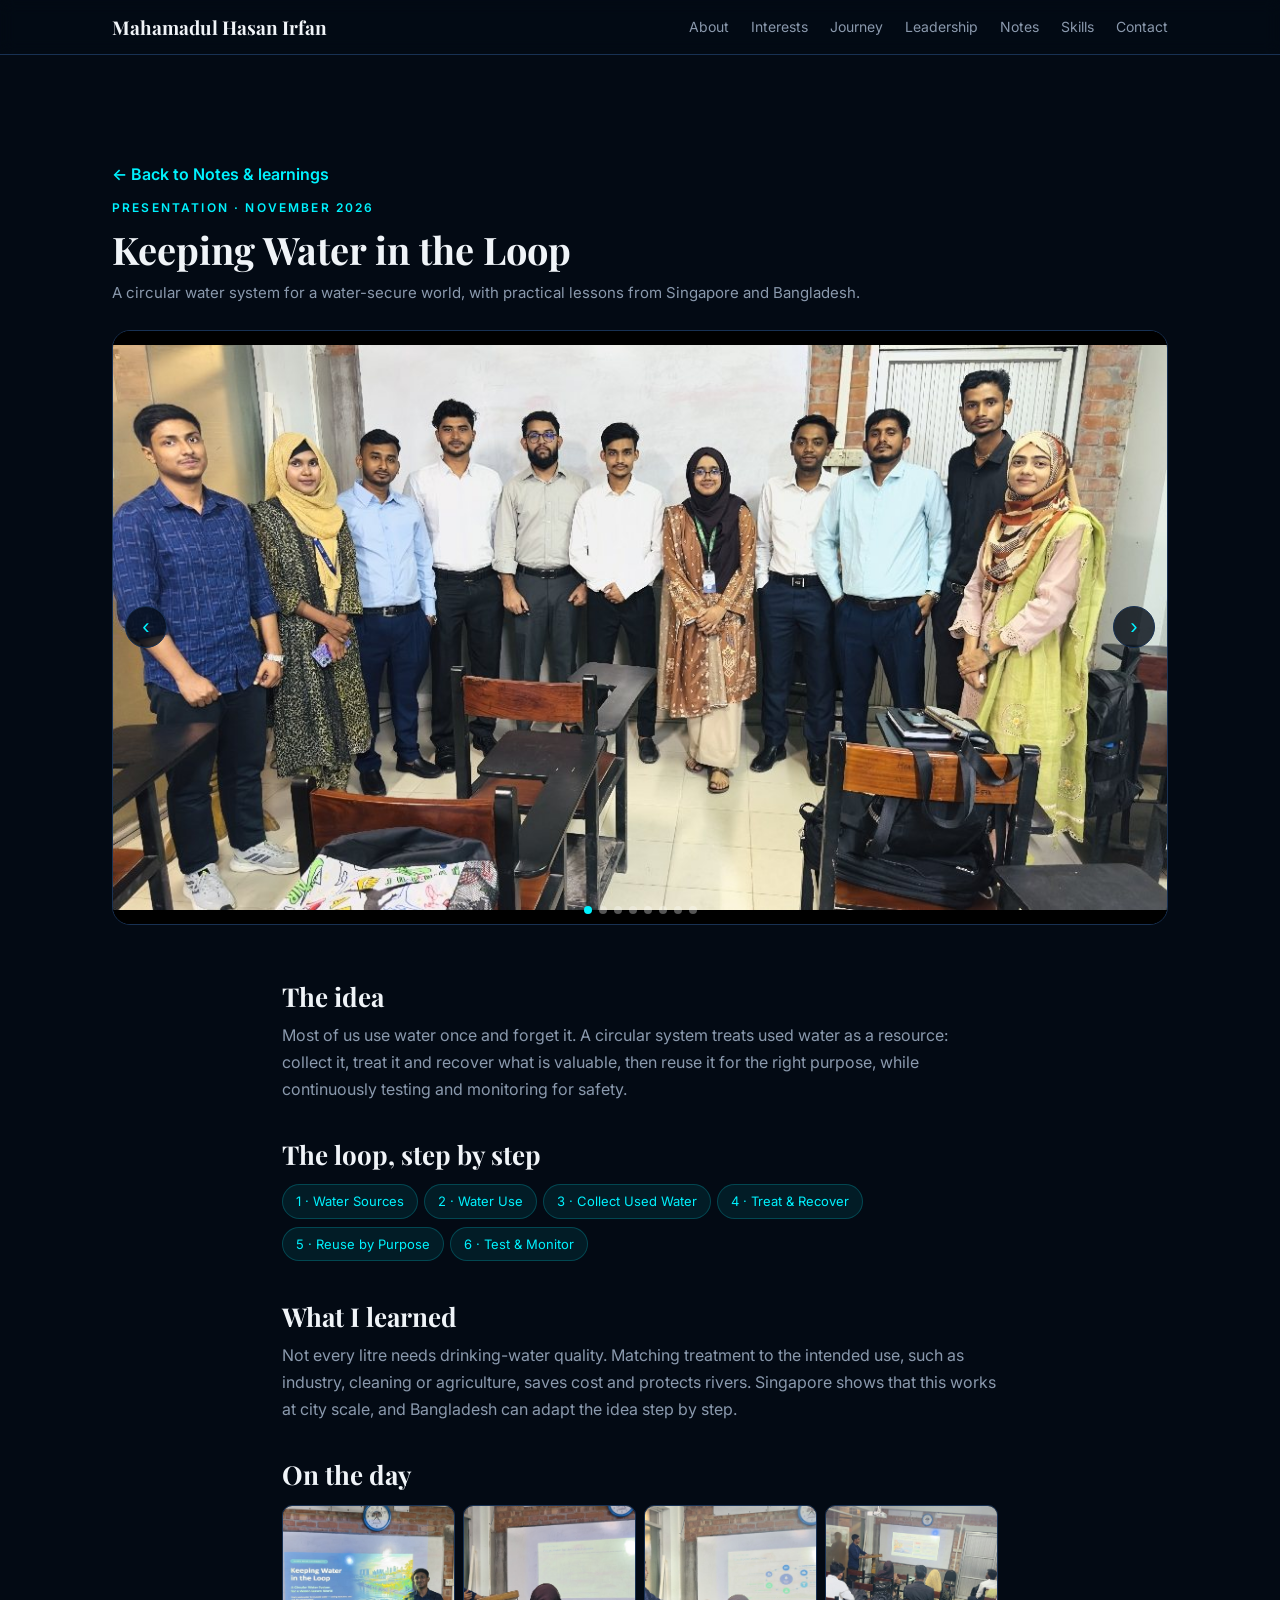
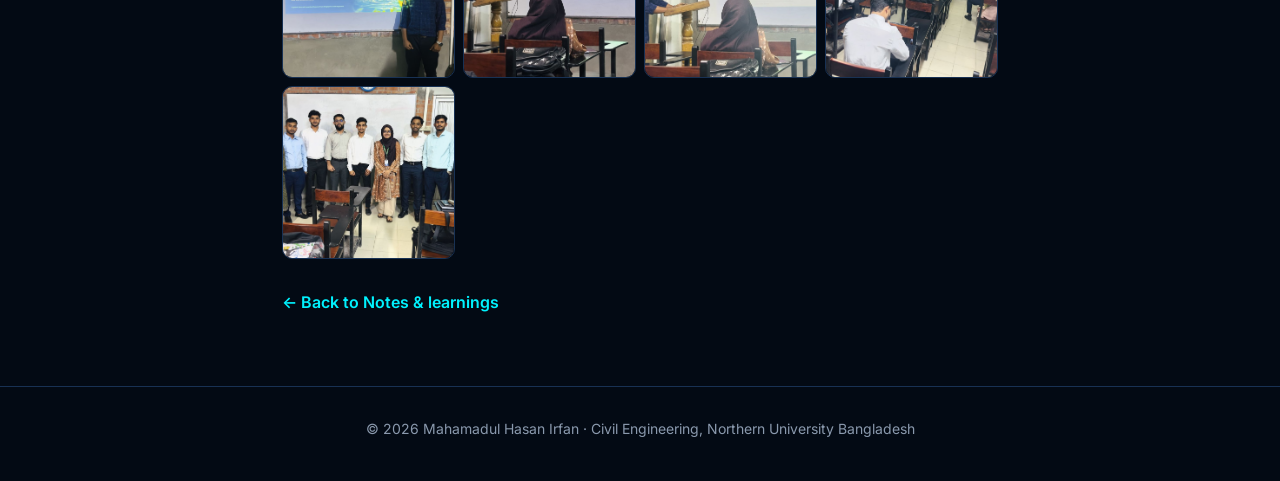
==== water-loop.html @ 1a3c603a "Add files via upload" ====
<!DOCTYPE html><html lang="en"><head><meta charset="utf-8"><meta name="viewport" content="width=device-width, initial-scale=1, viewport-fit=cover"><link rel="icon" href="data:image/svg+xml,%3Csvg xmlns=%27http://www.w3.org/2000/svg%27 viewBox=%270 0 100 100%27%3E%3Ctext y=%27.9em%27 font-size=%2790%27%3E🏗️%3C/text%3E%3C/svg%3E"><link rel="preconnect" href="https://fonts.googleapis.com"><link rel="preconnect" href="https://fonts.gstatic.com" crossorigin><link href="https://fonts.googleapis.com/css2?family=Inter:wght@400;500;600&family=Playfair+Display:wght@600;700&display=swap" rel="stylesheet"><script>document.documentElement.classList.add("js")</script><link rel="stylesheet" href="style.css">
<title>Keeping Water in the Loop | Mahamadul Hasan Irfan</title>
<meta name="description" content="A presentation by Mahamadul Hasan Irfan on a circular water system for a water-secure world, with lessons from Singapore and Bangladesh."></head><body>
<header><nav><a class="logo" href="index.html#top">Mahamadul Hasan Irfan</a><div><a href="index.html#about">About</a><a href="index.html#interests">Interests</a><a href="index.html#journey">Journey</a><a href="index.html#leadership">Leadership</a><a href="index.html#blog">Notes</a><a href="index.html#skills">Skills</a><a href="index.html#contact">Contact</a></div></nav></header>
<section style="padding-bottom:20px"><a class="back" href="index.html#blog">← Back to Notes &amp; learnings</a><div class="tag">PRESENTATION · NOVEMBER 2026</div><h2 style="margin-bottom:8px">Keeping Water in the Loop</h2><p class="mut" style="margin-bottom:24px">A circular water system for a water-secure world, with practical lessons from Singapore and Bangladesh.</p>
<div class="slider"><div class="track"><img src="images/water-1.jpg" alt="Keeping Water in the Loop, slide 1"><img src="images/water-2.jpg" alt="Keeping Water in the Loop, slide 2"><img src="images/water-3.jpg" alt="Keeping Water in the Loop, slide 3"><img src="images/water-4.jpg" alt="Keeping Water in the Loop, slide 4"><img src="images/water-5.jpg" alt="Keeping Water in the Loop, slide 5"><img src="images/water-6.jpg" alt="Keeping Water in the Loop, slide 6"><img src="images/water-7.jpg" alt="Keeping Water in the Loop, slide 7"><img src="images/water-8.jpg" alt="Keeping Water in the Loop, slide 8"></div><button class="prev" aria-label="Previous slide">‹</button><button class="next" aria-label="Next slide">›</button><div class="dots"></div></div></section>
<article>
<h2>The idea</h2><p>Most of us use water once and forget it. A circular system treats used water as a resource: collect it, treat it and recover what is valuable, then reuse it for the right purpose, while continuously testing and monitoring for safety.</p>
<h2>The loop, step by step</h2><p><span class="chip">1 · Water Sources</span><span class="chip">2 · Water Use</span><span class="chip">3 · Collect Used Water</span><span class="chip">4 · Treat &amp; Recover</span><span class="chip">5 · Reuse by Purpose</span><span class="chip">6 · Test &amp; Monitor</span></p>
<h2>What I learned</h2><p>Not every litre needs drinking-water quality. Matching treatment to the intended use, such as industry, cleaning or agriculture, saves cost and protects rivers. Singapore shows that this works at city scale, and Bangladesh can adapt the idea step by step.</p>
<h2>On the day</h2><div class="thumbs" style="grid-template-columns:repeat(auto-fill,minmax(150px,1fr))"><a href="images/day-1.jpg" data-g="day" data-alt="Presentation day photo 1"><img src="images/day-1.jpg" alt="Presentation day photo 1" loading="lazy"></a><a href="images/day-2.jpg" data-g="day" data-alt="Presentation day photo 2"><img src="images/day-2.jpg" alt="Presentation day photo 2" loading="lazy"></a><a href="images/day-3.jpg" data-g="day" data-alt="Presentation day photo 3"><img src="images/day-3.jpg" alt="Presentation day photo 3" loading="lazy"></a><a href="images/day-4.jpg" data-g="day" data-alt="Presentation day photo 4"><img src="images/day-4.jpg" alt="Presentation day photo 4" loading="lazy"></a><a href="images/day-5.jpg" data-g="day" data-alt="Presentation day photo 5"><img src="images/day-5.jpg" alt="Presentation day photo 5" loading="lazy"></a></div>
<a class="back" href="index.html#blog">← Back to Notes &amp; learnings</a></article>
<footer>© 2026 Mahamadul Hasan Irfan · Civil Engineering, Northern University Bangladesh</footer><script src="script.js"></script></body></html>
---- style.css ----
:root{--bg:#030a14;--card:#091526;--line:#183153;--acc:#00f2fe;--ink:#f0f4f8;--mut:#8a99ad;color-scheme:dark;box-sizing:border-box;padding-top:env(safe-area-inset-top,0px);padding-bottom:env(safe-area-inset-bottom,0px)}
html{scroll-behavior:smooth;scroll-padding-top:calc(70px + env(safe-area-inset-top,0px))}
*{box-sizing:border-box;margin:0}
body{background:var(--bg);color:var(--ink);font:16px/1.7 Inter,system-ui,sans-serif}
body::before{content:"";position:fixed;inset:0 0 auto;height:env(safe-area-inset-top,0px);background:var(--bg);z-index:60}
h1,h2,h3{font-family:"Playfair Display",Georgia,serif;line-height:1.2}
a{color:inherit}
header{position:sticky;top:env(safe-area-inset-top,0px);z-index:50;background:#030a14e6;backdrop-filter:blur(8px);border-bottom:1px solid var(--line)}
nav{max-width:1100px;margin:auto;display:flex;align-items:center;justify-content:space-between;padding:14px 22px;gap:16px}
.logo{font:700 19px "Playfair Display",Georgia,serif;text-decoration:none;white-space:nowrap}
nav div{display:flex;gap:22px;font-size:14px;overflow-x:auto}
nav div a{text-decoration:none;color:var(--mut);white-space:nowrap}nav div a:hover{color:var(--acc)}
.hero{position:relative;overflow:hidden;background-image:linear-gradient(#18315355 1px,transparent 1px),linear-gradient(90deg,#18315355 1px,transparent 1px),radial-gradient(circle at 80% 20%,#00f2fe22,transparent 55%);background-size:44px 44px,44px 44px,auto}
.hero .in{max-width:1100px;margin:auto;padding:90px 22px 150px;display:grid;grid-template-columns:1.15fr 1fr;gap:48px;align-items:center}
.kick{display:inline-block;font-size:12px;letter-spacing:.18em;color:var(--acc);font-weight:600;border:1px solid #00f2fe55;padding:6px 14px;border-radius:99px}
.hero h1{font-size:clamp(38px,6.4vw,66px);margin:20px 0 10px}
.role{font-size:clamp(18px,2.6vw,24px);color:var(--mut);min-height:36px}.role b{color:var(--acc);transition:opacity .4s}
.lead{color:var(--mut);max-width:520px;margin-top:14px}
.btns{display:flex;gap:12px;flex-wrap:wrap;margin-top:30px}
.btn{padding:13px 26px;border-radius:10px;font-weight:600;text-decoration:none;font-size:15px;background:var(--acc);color:#03121a;border:0;cursor:pointer;font-family:inherit;box-shadow:0 0 22px #00f2fe44}
.btn.o{background:transparent;color:var(--ink);border:1.5px solid var(--line);box-shadow:none}.btn.o:hover{border-color:var(--acc);color:var(--acc)}
.btn.sm{padding:8px 16px;font-size:13px;display:inline-block;margin-top:12px}
.scene{width:100%;border-radius:22px;background:var(--card);border:1px solid var(--line);box-shadow:0 0 50px #00f2fe18}
.road-d{animation:dash 1s linear infinite}@keyframes dash{to{stroke-dashoffset:-26}}
.c1{animation:r 6s linear infinite}.c2{animation:r 9s linear infinite;animation-delay:-3s}.c3{animation:l 7s linear infinite;animation-delay:-2s}
@keyframes r{from{transform:translateX(-60px)}to{transform:translateX(460px)}}@keyframes l{from{transform:translateX(460px)}to{transform:translateX(-60px)}}
.w1{animation:wv 7s linear infinite}.w2{animation:wv 11s linear infinite reverse}@keyframes wv{to{transform:translateX(-400px)}}
.float{max-width:1100px;margin:-80px auto 0;padding:0 22px;position:relative;z-index:5}
.fl{display:grid;grid-template-columns:repeat(auto-fit,minmax(160px,1fr));background:var(--card);border:1px solid var(--line);border-radius:18px;overflow:hidden}
.fl div{padding:22px;text-align:center;border-right:1px solid var(--line)}.fl div:last-child{border:0}
.fl b{display:block;font:700 28px "Playfair Display",Georgia,serif;color:var(--acc)}.fl span{font-size:13px;color:var(--mut)}
section{max-width:1100px;margin:auto;padding:76px 22px}
.tag{font-size:12px;letter-spacing:.18em;color:var(--acc);font-weight:600}
h2{font-size:clamp(28px,4vw,38px);margin:8px 0 28px}
.grid{display:grid;grid-template-columns:repeat(auto-fit,minmax(250px,1fr));gap:20px}
.card{background:var(--card);border:1px solid var(--line);border-radius:16px;padding:26px;transition:transform .25s,border-color .25s,box-shadow .25s}
.card:hover{transform:translateY(-4px);border-color:var(--acc);box-shadow:0 0 28px #00f2fe22}
.card h3{font-size:20px;margin-bottom:8px}.card p,.mut{color:var(--mut);font-size:15px}.ic{font-size:28px;margin-bottom:10px}
.chip{display:inline-block;background:#00f2fe14;color:var(--acc);border:1px solid #00f2fe33;padding:5px 13px;border-radius:99px;font-size:13px;margin:4px 6px 4px 0}
.band{background:#050f1d;border-block:1px solid var(--line)}
.about{display:grid;grid-template-columns:240px 1fr;gap:40px;align-items:center}
.ph{width:100%;aspect-ratio:4/5;object-fit:cover;object-position:top;border-radius:20px;border:1px solid var(--line);box-shadow:12px 12px 0 var(--line)}
.tl{border-left:2px solid var(--line);margin-left:8px}.tl .it{position:relative;padding:0 0 30px 28px}
.tl .it::before{content:"";position:absolute;left:-8px;top:6px;width:14px;height:14px;border-radius:50%;background:var(--acc);box-shadow:0 0 0 4px var(--bg),0 0 12px var(--acc)}
.tl small{color:var(--acc);font-weight:600}
.act{background:var(--card);border:1px solid var(--line);border-radius:16px;padding:22px;margin-top:6px}
.act h3{font-size:20px;margin:2px 0 6px}
.thumbs{display:grid;grid-template-columns:repeat(auto-fill,minmax(110px,1fr));gap:8px;margin-top:14px}
.thumbs a{position:relative;display:block;aspect-ratio:1;border-radius:10px;overflow:hidden;border:1px solid var(--line)}
.thumbs img{width:100%;height:100%;object-fit:cover;transition:transform .3s}.thumbs a:hover img{transform:scale(1.08)}
.thumbs a.more::after{content:attr(data-more);position:absolute;inset:0;display:grid;place-items:center;background:#030a14b3;color:var(--acc);font-weight:700;font-size:20px}
.post{overflow:hidden;padding:0}.post img{width:100%;aspect-ratio:16/9;object-fit:cover;display:block}.post div{padding:22px}
.post a{text-decoration:none;display:block}.soon{opacity:.6}.soon .cv{aspect-ratio:16/9;display:grid;place-items:center;background:repeating-linear-gradient(45deg,var(--card),var(--card) 10px,#0c1d35 10px,#0c1d35 20px);color:var(--mut)}
.slider{position:relative;border-radius:18px;overflow:hidden;border:1px solid var(--line);background:#000}
.track{display:flex;transition:transform .6s ease}.track img{flex:0 0 100%;width:100%;aspect-ratio:16/9;object-fit:contain;background:#000}
.slider button{position:absolute;top:50%;transform:translateY(-50%);width:42px;height:42px;border-radius:50%;border:1px solid var(--line);background:#030a14cc;color:var(--acc);font-size:22px;cursor:pointer}
.prev{left:12px}.next{right:12px}
.dots{position:absolute;bottom:10px;left:0;right:0;display:flex;justify-content:center;gap:7px}
.dots i{width:8px;height:8px;border-radius:50%;background:#ffffff55;cursor:pointer}.dots i.on{background:var(--acc)}
article{max-width:760px;margin:auto;padding:0 22px 60px}article h2{font-size:26px;margin:36px 0 10px}article p{color:var(--mut);margin-bottom:12px}
.back{display:inline-block;color:var(--acc);text-decoration:none;margin:30px 0 10px;font-weight:600}
.cta{background:var(--card);border:1px solid var(--line);border-radius:24px;padding:48px 32px;display:grid;grid-template-columns:1fr 1fr;gap:36px;align-items:center}
.cta p{color:var(--mut);margin:8px 0 14px}
form{display:grid;gap:12px}
input,textarea{width:100%;padding:13px 15px;border-radius:10px;border:1px solid var(--line);background:var(--bg);color:var(--ink);font:inherit}
input:focus,textarea:focus{outline:1px solid var(--acc)}
footer{text-align:center;color:var(--mut);font-size:14px;padding:30px 22px 40px;border-top:1px solid var(--line)}
#lb{position:fixed;inset:0;background:#030a14f2;z-index:100;display:none;align-items:center;justify-content:center}
#lb.on{display:flex}#lb img{max-width:92vw;max-height:86vh;border-radius:8px}
#lb button{position:absolute;background:none;border:0;color:var(--acc);font-size:38px;cursor:pointer;padding:14px}
#lx{top:8px;right:12px}#lp{left:8px;top:45%}#ln{right:8px;top:45%}
.js .rv{opacity:0;transform:translateY(24px);transition:all .7s}.js .rv.on{opacity:1;transform:none}
@media (max-width:800px){.hero .in{grid-template-columns:1fr;padding:56px 22px 130px}.about,.cta{grid-template-columns:1fr}.ph{max-width:200px}nav div a:nth-child(n+5){display:none}.fl div{border-bottom:1px solid var(--line)}}
.thumbs a[hidden]{display:none}
.badge{font-size:12px;background:#00f2fe14;color:var(--acc);border:1px solid #00f2fe33;padding:3px 10px;border-radius:99px;font-weight:600}
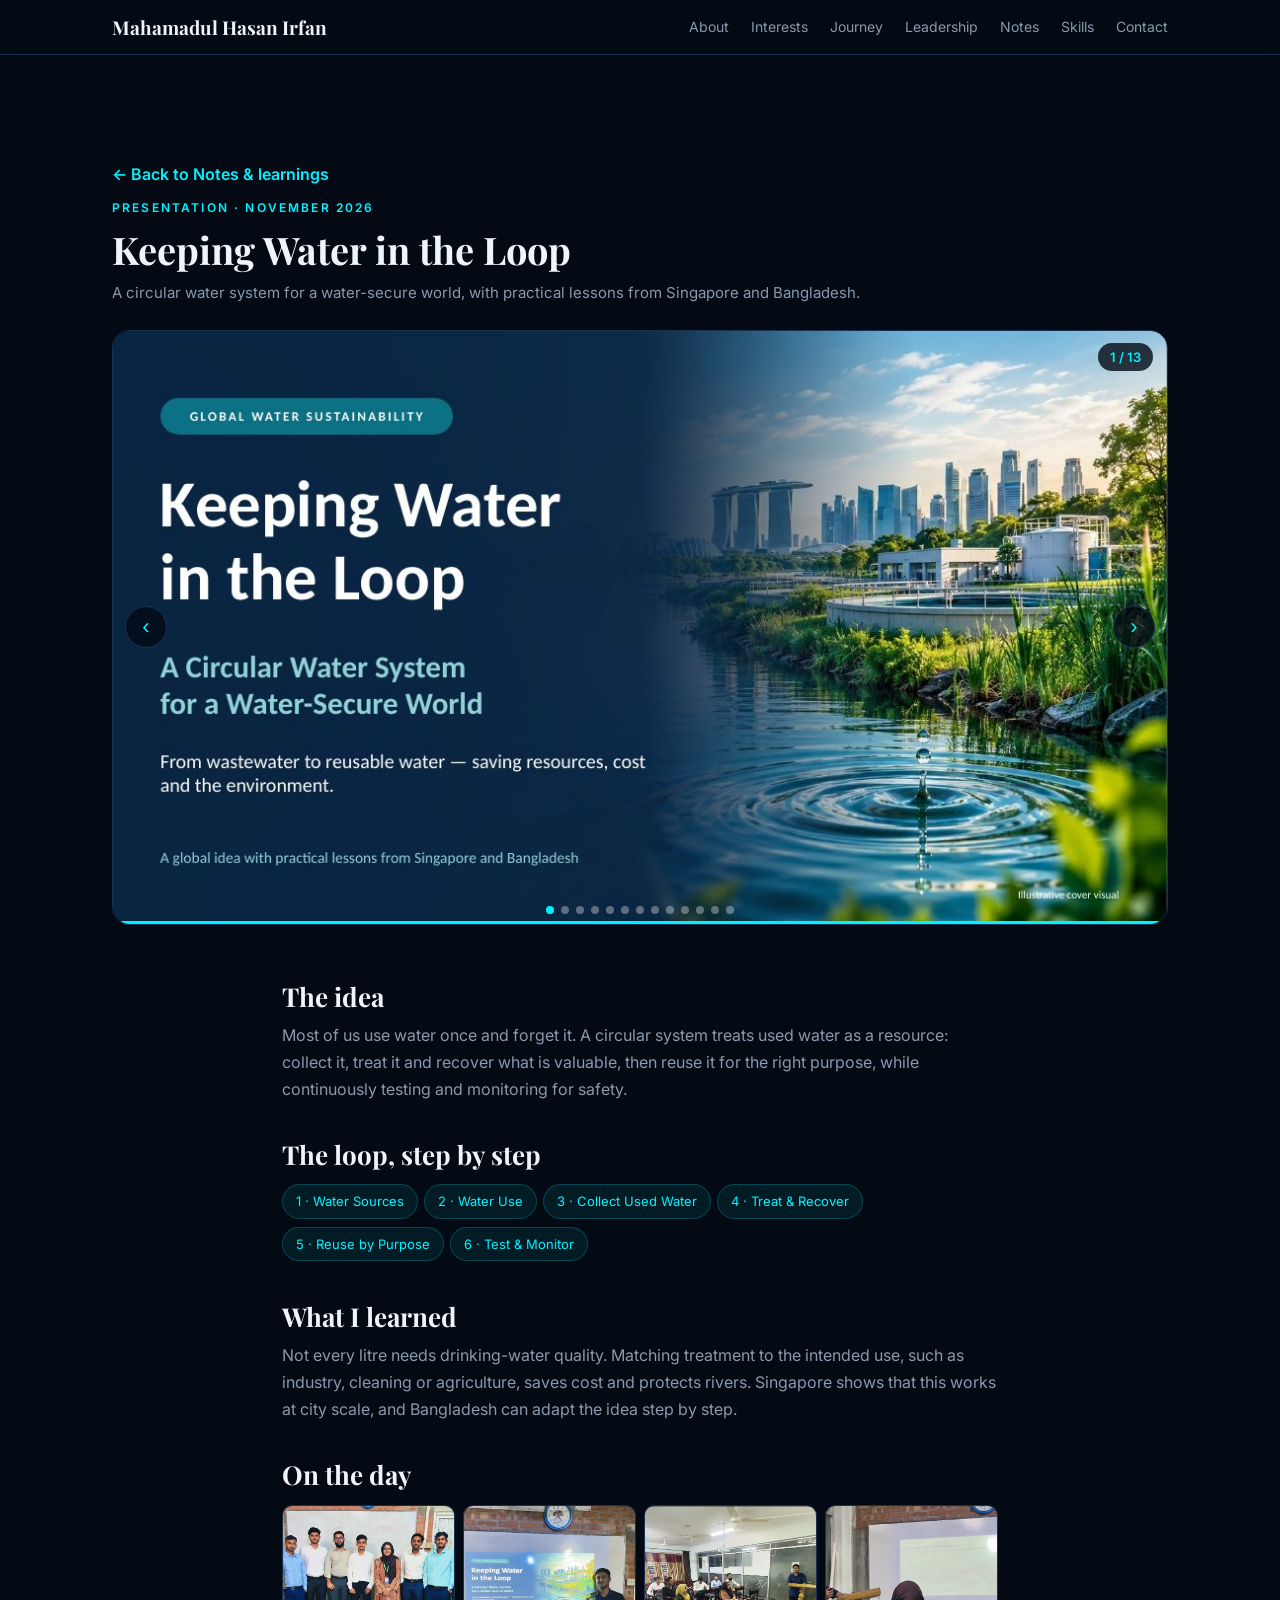
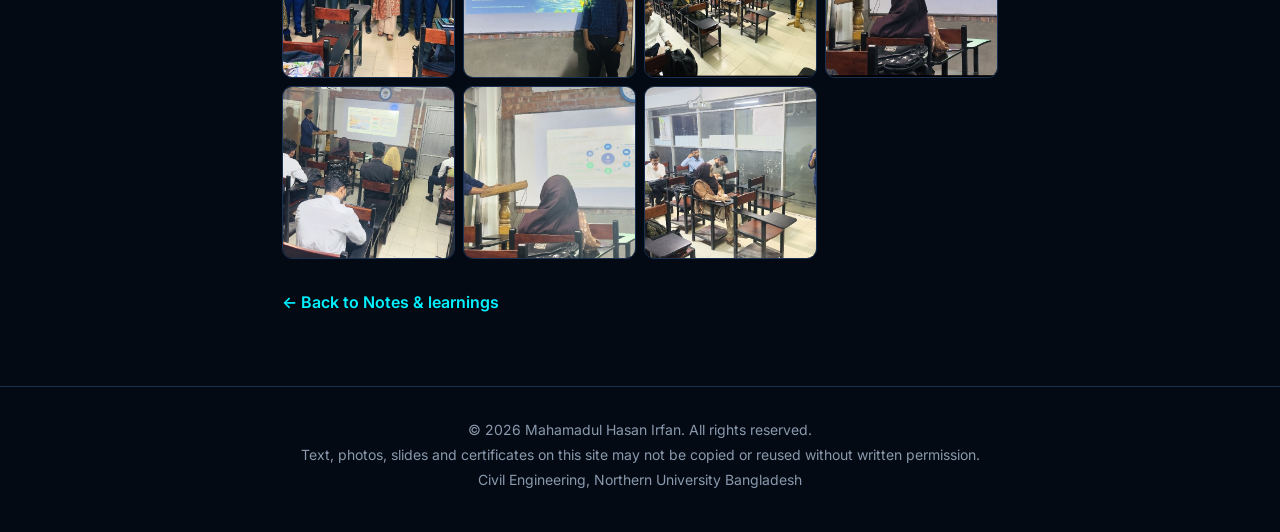
==== commit 758b12a6: "Add files via upload" ====
--- a/water-loop.html
+++ b/water-loop.html
@@ -1,13 +1,13 @@
-<!DOCTYPE html><html lang="en"><head><meta charset="utf-8"><meta name="viewport" content="width=device-width, initial-scale=1, viewport-fit=cover"><link rel="icon" href="data:image/svg+xml,%3Csvg xmlns=%27http://www.w3.org/2000/svg%27 viewBox=%270 0 100 100%27%3E%3Ctext y=%27.9em%27 font-size=%2790%27%3E🏗️%3C/text%3E%3C/svg%3E"><link rel="preconnect" href="https://fonts.googleapis.com"><link rel="preconnect" href="https://fonts.gstatic.com" crossorigin><link href="https://fonts.googleapis.com/css2?family=Inter:wght@400;500;600&family=Playfair+Display:wght@600;700&display=swap" rel="stylesheet"><script>document.documentElement.classList.add("js")</script><link rel="stylesheet" href="style.css">
+<!DOCTYPE html><html lang="en"><head><meta charset="utf-8"><meta name="copyright" content="© 2026 Mahamadul Hasan Irfan"><meta name="viewport" content="width=device-width, initial-scale=1, viewport-fit=cover"><link rel="icon" href="data:image/svg+xml,%3Csvg xmlns=%27http://www.w3.org/2000/svg%27 viewBox=%270 0 100 100%27%3E%3Ctext y=%27.9em%27 font-size=%2790%27%3E🏗️%3C/text%3E%3C/svg%3E"><link rel="preconnect" href="https://fonts.googleapis.com"><link rel="preconnect" href="https://fonts.gstatic.com" crossorigin><link href="https://fonts.googleapis.com/css2?family=Inter:wght@400;500;600&family=Playfair+Display:wght@600;700&display=swap" rel="stylesheet"><script>document.documentElement.classList.add("js")</script><link rel="stylesheet" href="style.css">
 <title>Keeping Water in the Loop | Mahamadul Hasan Irfan</title>
 <meta name="description" content="A presentation by Mahamadul Hasan Irfan on a circular water system for a water-secure world, with lessons from Singapore and Bangladesh."></head><body>
 <header><nav><a class="logo" href="index.html#top">Mahamadul Hasan Irfan</a><div><a href="index.html#about">About</a><a href="index.html#interests">Interests</a><a href="index.html#journey">Journey</a><a href="index.html#leadership">Leadership</a><a href="index.html#blog">Notes</a><a href="index.html#skills">Skills</a><a href="index.html#contact">Contact</a></div></nav></header>
 <section style="padding-bottom:20px"><a class="back" href="index.html#blog">← Back to Notes &amp; learnings</a><div class="tag">PRESENTATION · NOVEMBER 2026</div><h2 style="margin-bottom:8px">Keeping Water in the Loop</h2><p class="mut" style="margin-bottom:24px">A circular water system for a water-secure world, with practical lessons from Singapore and Bangladesh.</p>
-<div class="slider"><div class="track"><img src="images/water-1.jpg" alt="Keeping Water in the Loop, slide 1"><img src="images/water-2.jpg" alt="Keeping Water in the Loop, slide 2"><img src="images/water-3.jpg" alt="Keeping Water in the Loop, slide 3"><img src="images/water-4.jpg" alt="Keeping Water in the Loop, slide 4"><img src="images/water-5.jpg" alt="Keeping Water in the Loop, slide 5"><img src="images/water-6.jpg" alt="Keeping Water in the Loop, slide 6"><img src="images/water-7.jpg" alt="Keeping Water in the Loop, slide 7"><img src="images/water-8.jpg" alt="Keeping Water in the Loop, slide 8"></div><button class="prev" aria-label="Previous slide">‹</button><button class="next" aria-label="Next slide">›</button><div class="dots"></div></div></section>
+<div class="slider"><div class="track"><img src="images/slide-1.jpg" alt="Keeping Water in the Loop, slide 1"><img src="images/slide-2.jpg" alt="Keeping Water in the Loop, slide 2"><img src="images/slide-3.jpg" alt="Keeping Water in the Loop, slide 3"><img src="images/slide-4.jpg" alt="Keeping Water in the Loop, slide 4"><img src="images/slide-5.jpg" alt="Keeping Water in the Loop, slide 5"><img src="images/slide-6.jpg" alt="Keeping Water in the Loop, slide 6"><img src="images/slide-7.jpg" alt="Keeping Water in the Loop, slide 7"><img src="images/slide-8.jpg" alt="Keeping Water in the Loop, slide 8"><img src="images/slide-9.jpg" alt="Keeping Water in the Loop, slide 9"><img src="images/slide-10.jpg" alt="Keeping Water in the Loop, slide 10"><img src="images/slide-11.jpg" alt="Keeping Water in the Loop, slide 11"><img src="images/slide-12.jpg" alt="Keeping Water in the Loop, slide 12"><img src="images/slide-13.jpg" alt="Keeping Water in the Loop, slide 13"></div><button class="prev" aria-label="Previous slide">‹</button><button class="next" aria-label="Next slide">›</button><div class="dots"></div></div></section>
 <article>
 <h2>The idea</h2><p>Most of us use water once and forget it. A circular system treats used water as a resource: collect it, treat it and recover what is valuable, then reuse it for the right purpose, while continuously testing and monitoring for safety.</p>
 <h2>The loop, step by step</h2><p><span class="chip">1 · Water Sources</span><span class="chip">2 · Water Use</span><span class="chip">3 · Collect Used Water</span><span class="chip">4 · Treat &amp; Recover</span><span class="chip">5 · Reuse by Purpose</span><span class="chip">6 · Test &amp; Monitor</span></p>
 <h2>What I learned</h2><p>Not every litre needs drinking-water quality. Matching treatment to the intended use, such as industry, cleaning or agriculture, saves cost and protects rivers. Singapore shows that this works at city scale, and Bangladesh can adapt the idea step by step.</p>
-<h2>On the day</h2><div class="thumbs" style="grid-template-columns:repeat(auto-fill,minmax(150px,1fr))"><a href="images/day-1.jpg" data-g="day" data-alt="Presentation day photo 1"><img src="images/day-1.jpg" alt="Presentation day photo 1" loading="lazy"></a><a href="images/day-2.jpg" data-g="day" data-alt="Presentation day photo 2"><img src="images/day-2.jpg" alt="Presentation day photo 2" loading="lazy"></a><a href="images/day-3.jpg" data-g="day" data-alt="Presentation day photo 3"><img src="images/day-3.jpg" alt="Presentation day photo 3" loading="lazy"></a><a href="images/day-4.jpg" data-g="day" data-alt="Presentation day photo 4"><img src="images/day-4.jpg" alt="Presentation day photo 4" loading="lazy"></a><a href="images/day-5.jpg" data-g="day" data-alt="Presentation day photo 5"><img src="images/day-5.jpg" alt="Presentation day photo 5" loading="lazy"></a></div>
+<h2>On the day</h2><div class="thumbs" style="grid-template-columns:repeat(auto-fill,minmax(150px,1fr))"><a href="images/group.jpg" data-g="day" data-alt="Group photo after the presentation"><img src="images/group.jpg" alt="Group photo after the presentation" loading="lazy"></a><a href="images/water-2.jpg" data-g="day" data-alt="Presentation day photo"><img src="images/water-2.jpg" alt="Presentation day photo" loading="lazy"></a><a href="images/water-3.jpg" data-g="day" data-alt="Presentation day photo"><img src="images/water-3.jpg" alt="Presentation day photo" loading="lazy"></a><a href="images/water-4.jpg" data-g="day" data-alt="Presentation day photo"><img src="images/water-4.jpg" alt="Presentation day photo" loading="lazy"></a><a href="images/water-6.jpg" data-g="day" data-alt="Presentation day photo"><img src="images/water-6.jpg" alt="Presentation day photo" loading="lazy"></a><a href="images/water-7.jpg" data-g="day" data-alt="Presentation day photo"><img src="images/water-7.jpg" alt="Presentation day photo" loading="lazy"></a><a href="images/water-8.jpg" data-g="day" data-alt="Presentation day photo"><img src="images/water-8.jpg" alt="Presentation day photo" loading="lazy"></a></div>
 <a class="back" href="index.html#blog">← Back to Notes &amp; learnings</a></article>
-<footer>© 2026 Mahamadul Hasan Irfan · Civil Engineering, Northern University Bangladesh</footer><script src="script.js"></script></body></html>
+<footer>© 2026 Mahamadul Hasan Irfan. All rights reserved.<br>Text, photos, slides and certificates on this site may not be copied or reused without written permission.<br>Civil Engineering, Northern University Bangladesh</footer><script src="script.js"></script></body></html>
--- a/style.css
+++ b/style.css
@@ -73,3 +73,18 @@
 @media (max-width:800px){.hero .in{grid-template-columns:1fr;padding:56px 22px 130px}.about,.cta{grid-template-columns:1fr}.ph{max-width:200px}nav div a:nth-child(n+5){display:none}.fl div{border-bottom:1px solid var(--line)}}
 .thumbs a[hidden]{display:none}
 .badge{font-size:12px;background:#00f2fe14;color:var(--acc);border:1px solid #00f2fe33;padding:3px 10px;border-radius:99px;font-weight:600}
+
+.btn{transition:transform .2s,box-shadow .2s}.btn:hover{transform:translateY(-3px);box-shadow:0 0 30px #00f2fe77}
+.hl{color:var(--acc);font-weight:600}
+.card a.more{display:inline-block;margin-top:12px;color:var(--acc);font-weight:600;font-size:14px;text-decoration:none}.card a.more:hover{text-decoration:underline}
+.act{transition:border-color .25s,transform .25s}.act:hover{border-color:var(--acc);transform:translateX(4px)}
+.chip{transition:all .2s}.chip:hover{background:#00f2fe33;transform:translateY(-2px)}
+.tl .it:hover::before{box-shadow:0 0 0 4px var(--bg),0 0 22px var(--acc)}
+.fl div{transition:background .25s}.fl div:hover{background:#0c1d35}
+
+.post .cv{aspect-ratio:16/9;display:grid;place-items:center;background:repeating-linear-gradient(45deg,var(--card),var(--card) 10px,#0c1d35 10px,#0c1d35 20px);color:var(--acc);font-size:20px;font-weight:600}
+
+.track img.on{animation:zo 1.8s ease-out}@keyframes zo{from{transform:scale(1.05)}to{transform:scale(1)}}
+.cnt{position:absolute;top:12px;right:14px;background:#030a14cc;color:var(--acc);padding:3px 12px;border-radius:99px;font-size:13px;font-weight:600}
+.bar{position:absolute;left:0;bottom:0;height:3px;background:var(--acc);width:0}
+footer{line-height:1.8}
